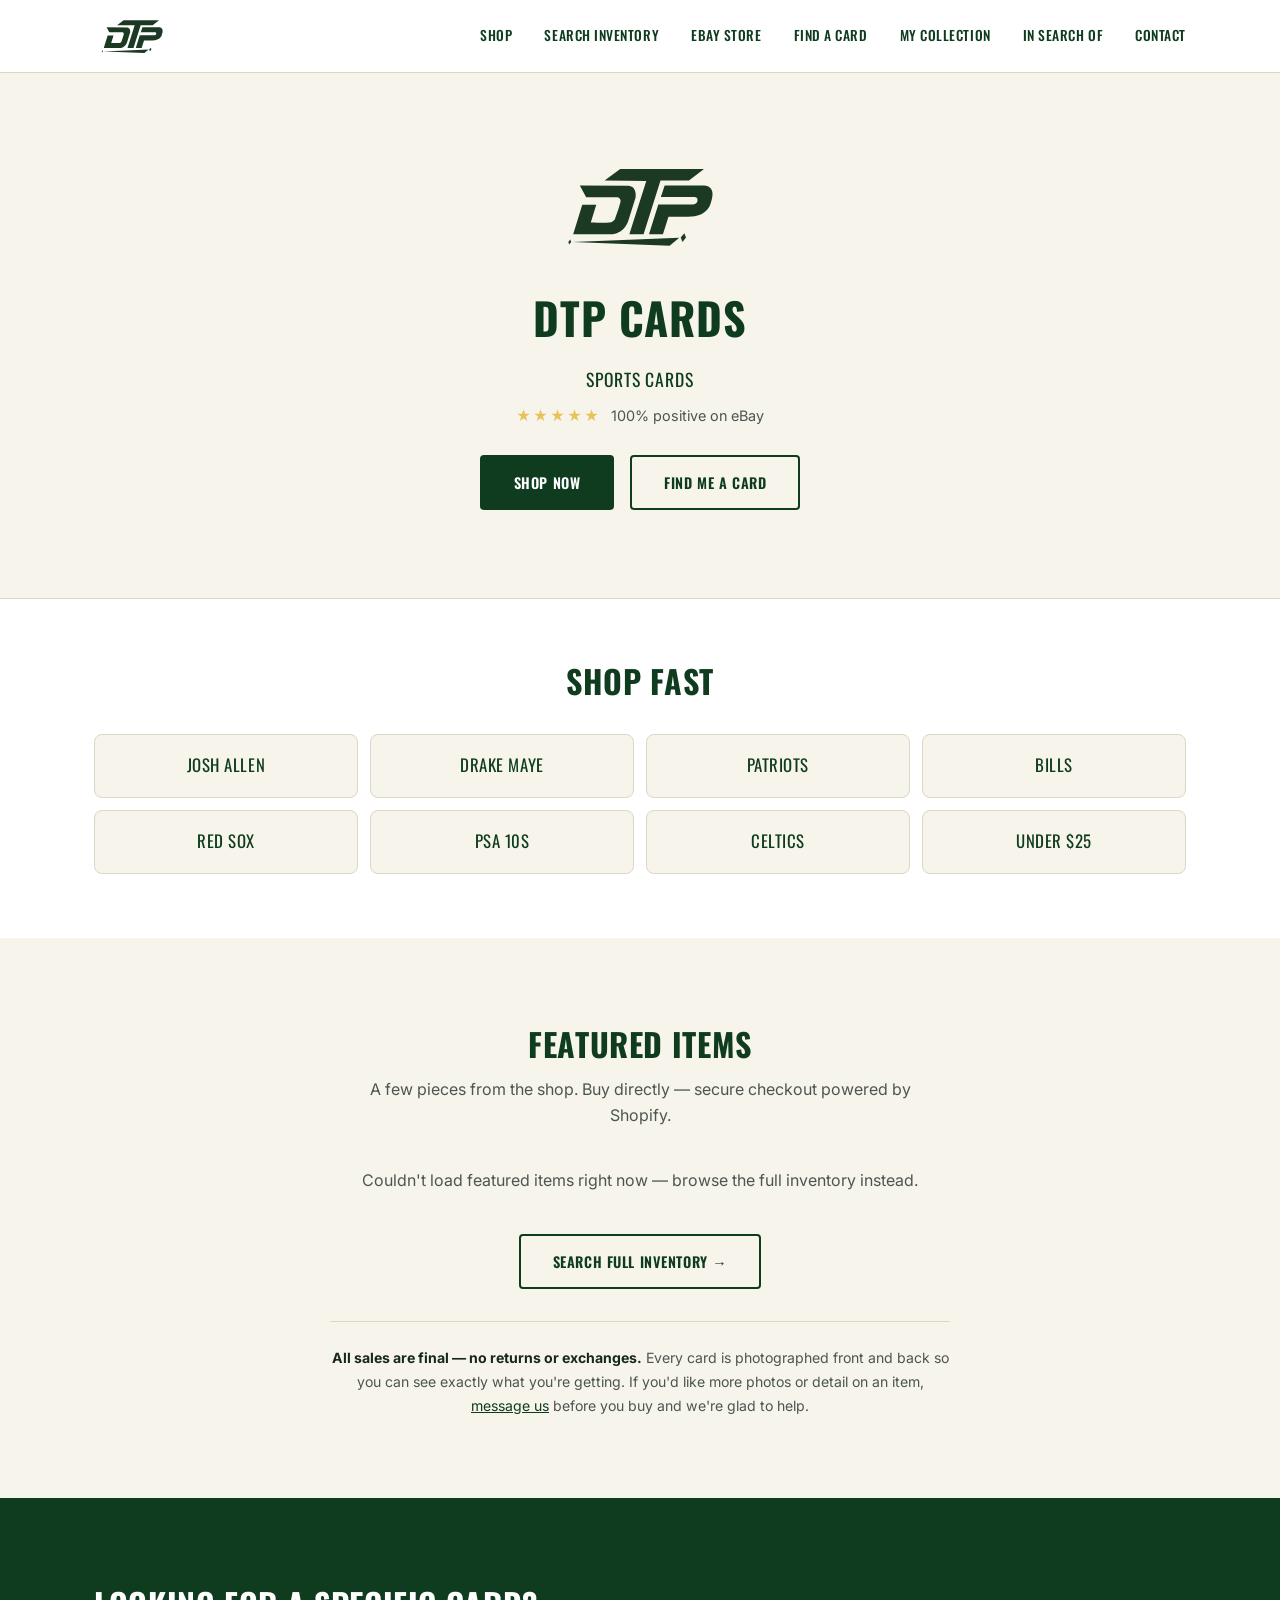
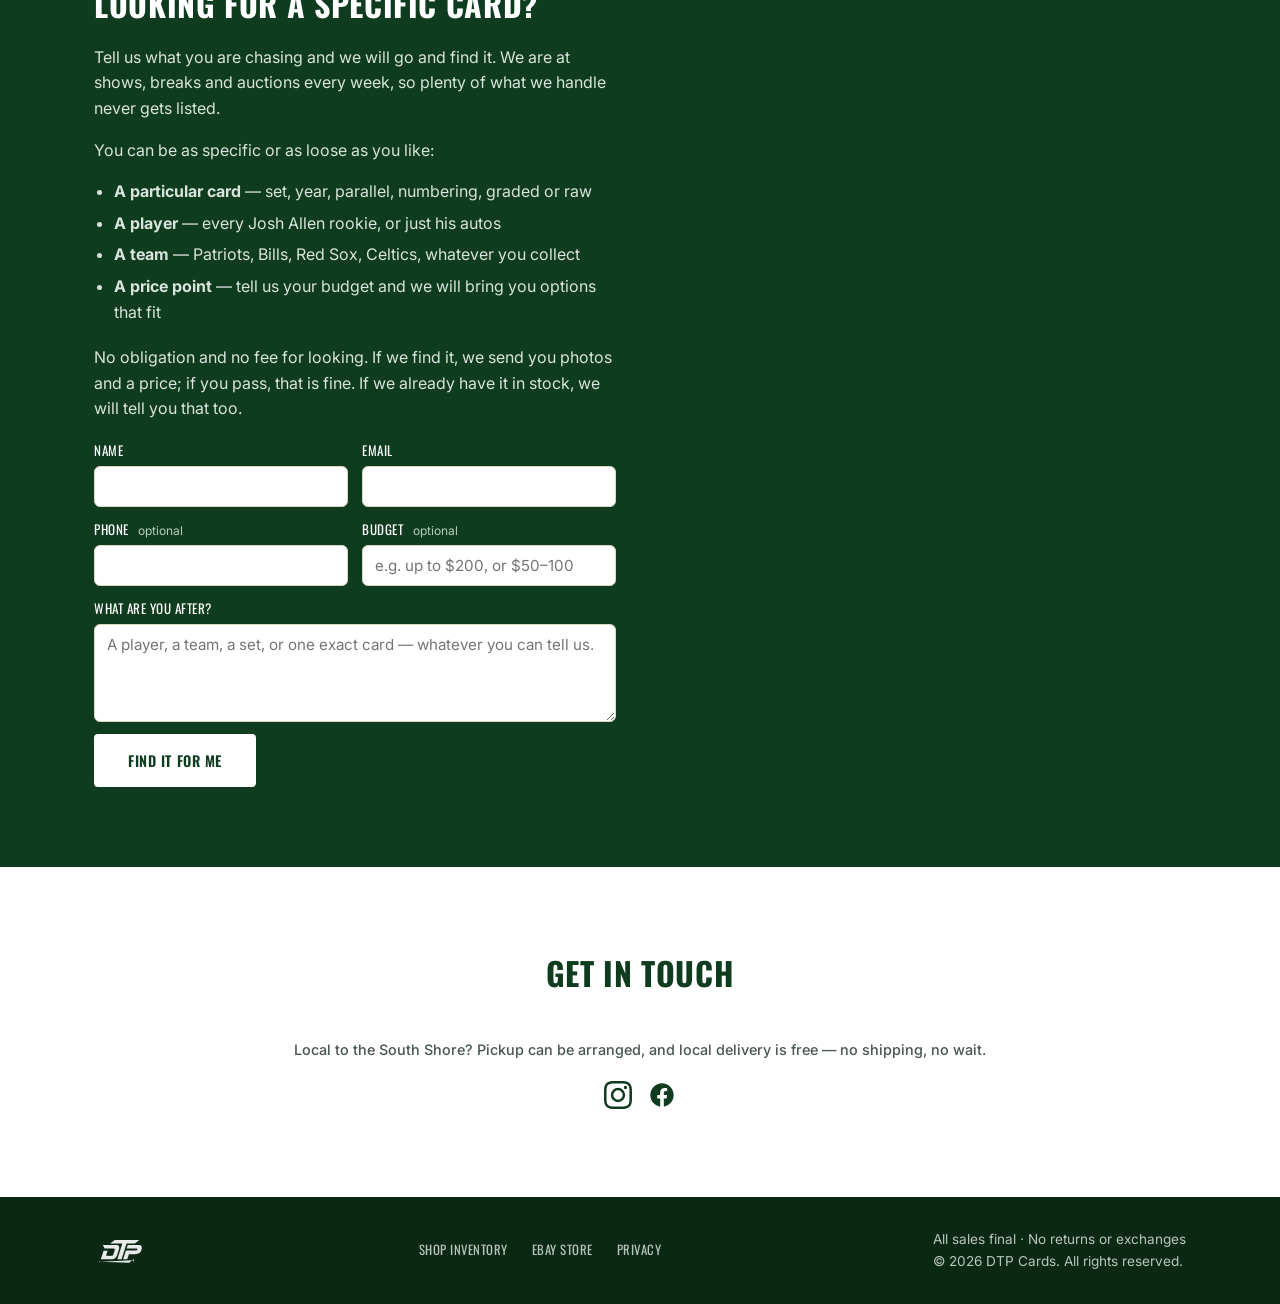
==== public/index.html @ aa9ad2ac "Homepage: focus on sports cards (drop Pokemon tagline, title and tile) Co-Authored-By: Claude Opus 5" ====
<!DOCTYPE html>
<html lang="en">
<head>
<!-- Google tag (gtag.js) — GA4 property "DTP Cards" -->
<script async src="https://www.googletagmanager.com/gtag/js?id=G-9SZVWFL9RR"></script>
<script>
  window.dataLayer = window.dataLayer || [];
  function gtag(){dataLayer.push(arguments);}
  gtag('js', new Date());
  gtag('config', 'G-9SZVWFL9RR');
</script>

<meta charset="UTF-8">
<meta name="viewport" content="width=device-width, initial-scale=1.0">
<!-- Meta/Facebook domain verification. Required before a Facebook Shop can be
     published, which is what lets the business Page sell the catalogue instead
     of listing from Craig's personal Marketplace profile. Must stay inside
     <head> and must be in the served HTML - Meta explicitly fails verification
     if the tag is injected by JavaScript, which is why it is hardcoded here
     rather than added by a script. Do not remove. -->
<meta name="facebook-domain-verification" content="b81lzjg4tmxpvg4hx58yerm6fcnrnx" />
<title>DTP Cards | Sports Cards</title>
<meta name="description" content="DTP Cards — sports cards: graded slabs, autos and case hits. Shop our collection or find us on eBay.">
<link rel="icon" type="image/svg+xml" href="images/logo.svg">
<link rel="icon" type="image/png" href="images/favicon.png">
<link rel="apple-touch-icon" href="images/favicon.png">
<link rel="preconnect" href="https://fonts.googleapis.com">
<link rel="preconnect" href="https://fonts.gstatic.com" crossorigin>
<link href="https://fonts.googleapis.com/css2?family=Oswald:wght@500;600;700&family=Inter:wght@400;500;600&display=swap" rel="stylesheet">
<link rel="stylesheet" href="css/styles.css?v=20261004a">
<!-- Open Graph / social share preview. Without these a shared link renders as a
     bare URL — most of our traffic arrives from Instagram and text messages. -->
<meta property="og:type" content="website">
<meta property="og:site_name" content="DTP Cards">
<meta property="og:title" content="DTP Cards | Sports Cards">
<meta property="og:description" content="Sports cards: graded slabs, autos and case hits. Shop the collection or find us on eBay.">
<meta property="og:url" content="https://dtpcards.com/">
<meta property="og:image" content="https://dtpcards.com/images/og.jpg">
<meta property="og:image:width" content="1200">
<meta property="og:image:height" content="630">
<meta property="og:image:alt" content="DTP Cards logo">
<meta name="twitter:card" content="summary_large_image">
<meta name="twitter:title" content="DTP Cards | Sports Cards">
<meta name="twitter:description" content="Sports cards: graded slabs, autos and case hits. Shop the collection or find us on eBay.">
<meta name="twitter:image" content="https://dtpcards.com/images/og.jpg">
<link rel="canonical" href="https://dtpcards.com/">


<!-- Meta Pixel — same pixel ID as the Shopify store, so browsing here and
     checkout there report as one funnel instead of two blind halves. -->
<script>
!function(f,b,e,v,n,t,s)
{if(f.fbq)return;n=f.fbq=function(){n.callMethod?
n.callMethod.apply(n,arguments):n.queue.push(arguments)};
if(!f._fbq)f._fbq=n;n.push=n;n.loaded=!0;n.version='2.0';
n.queue=[];t=b.createElement(e);t.async=!0;
t.src=v;s=b.getElementsByTagName(e)[0];
s.parentNode.insertBefore(t,s)}(window, document,'script',
'https://connect.facebook.net/en_US/fbevents.js');
fbq('init', '1103188462148115');
fbq('track', 'PageView');
</script>
<noscript><img height="1" width="1" style="display:none" alt=""
src="https://www.facebook.com/tr?id=1103188462148115&ev=PageView&noscript=1"/></noscript>
<!-- End Meta Pixel -->
<script type="application/ld+json">
{
  "@context": "https://schema.org",
  "@type": "Store",
  "name": "DTP Cards",
  "legalName": "Duxbury Trading Post, LLC",
  "description": "Sports cards. Selling singles, graded slabs and sealed product.",
  "url": "https://dtpcards.com/",
  "logo": "https://dtpcards.com/images/logo.svg",
  "image": "https://dtpcards.com/images/og.jpg",
  "knowsAbout": ["Sports cards", "Trading cards", "Graded cards"],
  "sameAs": [
    "https://instagram.com/duxburytradingpost",
    "https://www.facebook.com/duxburytradingpost",
    "https://www.ebay.com/usr/dtpcards"
  ]
}
</script>
</head>
<body>

<!-- Shipping delay notice. The markup is removed when not in use: js/banner.js
     hides it for visitors, but a first-pass crawler still reads the text, and a
     three-week-old "shipping paused" line is not what should appear in a search
     snippet. To use it again, restore this block (git history has it), set
     AWAY_UNTIL to a future date in js/banner.js, and update the copy. -->

<!-- Header -->
<header class="site-header">
  <div class="container header-inner">
    <a href="#top" class="brand">
      <img src="images/logo.svg" alt="DTP Cards" class="brand-logo">
    </a>
    <nav class="main-nav" id="main-nav">
      <a href="#shop">Shop</a>
      <a href="inventory.html">Search Inventory</a>
      <a href="https://www.ebay.com/usr/dtpcards" target="_blank" rel="noopener">eBay Store</a>
      <a href="#find">Find a Card</a>
      <a href="collection.html">My Collection</a>
      <a href="in-search-of.html">In Search Of</a>
      <a href="#contact">Contact</a>
    </nav>
    <button class="nav-toggle" id="nav-toggle" aria-label="Toggle menu" aria-expanded="false">
      <span></span><span></span><span></span>
    </button>
  </div>
</header>

<!-- Hero -->
<section class="hero" id="top">
  <div class="container hero-inner">
    <img src="images/logo.svg" alt="DTP Cards logo" class="hero-logo">
    <h1>DTP Cards</h1>
    <p class="hero-tagline">Sports Cards</p>
    <p class="hero-trust"><span class="hero-trust__stars" aria-hidden="true">&#9733;&#9733;&#9733;&#9733;&#9733;</span>
      100% positive on eBay</p>
    <div class="hero-buttons">
      <a href="#shop" class="btn btn-primary">Shop Now</a>
      <a href="#find" class="btn btn-outline">Find Me a Card</a>
    </div>
  </div>
</section>

<!-- Quick shop: one tap to a pre-filtered inventory. Replaced the "What We
     Deal In" boxes, which only repeated the tagline. Links use inventory's
     ?q= (search words), ?f= (a filter chip) and ?max= (price ceiling). -->
<section class="quick-shop">
  <div class="container">
    <h2 class="section-title">Shop Fast</h2>
    <div class="quick-grid">
      <a class="quick-tile" href="inventory.html?q=josh+allen">Josh Allen</a>
      <a class="quick-tile" href="inventory.html?q=drake+maye">Drake Maye</a>
      <a class="quick-tile" href="inventory.html?q=patriots">Patriots</a>
      <a class="quick-tile" href="inventory.html?q=bills">Bills</a>
      <a class="quick-tile" href="inventory.html?q=red+sox">Red Sox</a>
      <a class="quick-tile" href="inventory.html?q=psa+10">PSA 10s</a>
      <a class="quick-tile" href="inventory.html?q=celtics">Celtics</a>
      <a class="quick-tile" href="inventory.html?max=25">Under $25</a>
    </div>
  </div>
</section>

<!-- Shop / Featured Items -->
<section class="shop" id="shop">
  <div class="container">
    <h2 class="section-title">Featured Items</h2>
    <p class="section-sub">A few pieces from the shop. Buy directly &mdash; secure checkout powered by Shopify.</p>

    <!-- Card-shaped placeholders hold the layout while the cards load, so the
         page does not jump. loadFeaturedItems() replaces the whole grid. -->
    <div class="product-grid" id="product-grid" aria-busy="true">
      <p class="visually-hidden" id="shop-status">Loading featured items&hellip;</p>
      <div class="skeleton-card" aria-hidden="true">
        <div class="sk-img"></div><div class="sk-line"></div><div class="sk-line sk-line--short"></div>
      </div>
      <div class="skeleton-card" aria-hidden="true">
        <div class="sk-img"></div><div class="sk-line"></div><div class="sk-line sk-line--short"></div>
      </div>
      <div class="skeleton-card" aria-hidden="true">
        <div class="sk-img"></div><div class="sk-line"></div><div class="sk-line sk-line--short"></div>
      </div>
      <div class="skeleton-card" aria-hidden="true">
        <div class="sk-img"></div><div class="sk-line"></div><div class="sk-line sk-line--short"></div>
      </div>
    </div>
    <div class="shop-cta">
      <a href="inventory.html" class="btn btn-outline">Search Full Inventory &rarr;</a>
    </div>

    <p class="shop-note">
      <strong>All sales are final &mdash; no returns or exchanges.</strong>
      Every card is photographed front and back so you can see exactly what you're getting.
      If you'd like more photos or detail on an item, <a href="#contact">message us</a> before you buy
      and we're glad to help.
    </p>
  </div>
</section>

<!-- Card finder. Posts to the same /api/sell endpoint as the sell form, with
     kind=source so the email arrives subject "Card wanted" and never gets
     mistaken for someone offering to sell. -->
<section class="sell" id="find">
  <div class="container sell-inner">
    <div class="sell-text">
      <h2 class="section-title">Looking for a Specific Card?</h2>
      <p>Tell us what you are chasing and we will go and find it. We are at shows, breaks and
        auctions every week, so plenty of what we handle never gets listed.</p>
      <p>You can be as specific or as loose as you like:</p>
      <ul class="sell-list">
        <li><strong>A particular card</strong> &mdash; set, year, parallel, numbering, graded or raw</li>
        <li><strong>A player</strong> &mdash; every Josh Allen rookie, or just his autos</li>
        <li><strong>A team</strong> &mdash; Patriots, Bills, Red Sox, Celtics, whatever you collect</li>
        <li><strong>A price point</strong> &mdash; tell us your budget and we will bring you options that fit</li>
      </ul>
      <p>No obligation and no fee for looking. If we find it, we send you photos and a price;
        if you pass, that is fine. If we already have it in stock, we will tell you that too.</p>

      <form id="find-form" class="sell-form" novalidate>
        <div class="find-form-fields">
          <div class="sell-row">
            <label>Name
              <input type="text" name="name" required autocomplete="name">
            </label>
            <label>Email
              <input type="email" name="email" required autocomplete="email">
            </label>
          </div>
          <div class="sell-row">
            <label>Phone <span class="sell-optional">optional</span>
              <input type="tel" name="phone" autocomplete="tel">
            </label>
            <label>Budget <span class="sell-optional">optional</span>
              <input type="text" name="budget" placeholder="e.g. up to $200, or $50&ndash;100">
            </label>
          </div>
          <label>What are you after?
            <textarea name="details" rows="4" required
              placeholder="A player, a team, a set, or one exact card &mdash; whatever you can tell us."></textarea>
          </label>

          <!-- Hidden from people; only a bot fills this in. -->
          <div class="sell-hp" aria-hidden="true">
            <label>Company<input type="text" name="company" tabindex="-1" autocomplete="off"></label>
          </div>

          <button type="submit" id="find-submit" class="btn btn-primary">Find It For Me</button>
        </div>
        <p id="find-status" class="sell-status" role="status" aria-live="polite" hidden></p>
      </form>
    </div>
  </div>
</section>

<!-- Contact -->
<section class="contact" id="contact">
  <div class="container">
    <h2 class="section-title">Get In Touch</h2>
    <div class="contact-grid contact-grid--solo">
      <div class="contact-info">
        <p class="local-note">Local to the South Shore? Pickup can be arranged, and local delivery is free &mdash; no shipping, no wait.</p>
        <div class="social-links">
          <a href="https://instagram.com/duxburytradingpost" target="_blank" rel="noopener" aria-label="Instagram">
            <svg viewBox="0 0 24 24" width="28" height="28" fill="currentColor"><path d="M12 2.163c3.204 0 3.584.012 4.85.07 3.252.148 4.771 1.691 4.919 4.919.058 1.265.069 1.645.069 4.849 0 3.205-.012 3.584-.069 4.849-.149 3.225-1.664 4.771-4.919 4.919-1.266.058-1.644.07-4.85.07-3.204 0-3.584-.012-4.849-.07-3.26-.149-4.771-1.699-4.919-4.92-.058-1.265-.07-1.644-.07-4.849 0-3.204.013-3.583.07-4.849.149-3.227 1.664-4.771 4.919-4.919 1.266-.057 1.645-.069 4.849-.069zm0-2.163c-3.259 0-3.667.014-4.947.072-4.358.2-6.78 2.618-6.98 6.98-.059 1.281-.073 1.689-.073 4.948 0 3.259.014 3.668.072 4.948.2 4.358 2.618 6.78 6.98 6.98 1.281.058 1.689.072 4.948.072 3.259 0 3.668-.014 4.948-.072 4.354-.2 6.782-2.618 6.98-6.98.059-1.28.073-1.689.073-4.948 0-3.259-.014-3.667-.072-4.947-.196-4.354-2.617-6.78-6.979-6.98-1.281-.059-1.69-.073-4.949-.073zm0 5.838a6.162 6.162 0 1 0 0 12.324 6.162 6.162 0 0 0 0-12.324zm0 10.162a4 4 0 1 1 0-8 4 4 0 0 1 0 8zm6.406-11.845a1.44 1.44 0 1 0 0 2.881 1.44 1.44 0 0 0 0-2.881z"/></svg>
          </a>
          <a href="https://www.facebook.com/duxburytradingpost" target="_blank" rel="noopener" aria-label="Facebook">
            <svg viewBox="0 0 24 24" width="28" height="28" fill="currentColor"><path d="M22 12.06C22 6.505 17.523 2 12 2S2 6.505 2 12.06c0 5.022 3.657 9.184 8.438 9.94v-7.03H7.898v-2.91h2.54V9.845c0-2.507 1.492-3.89 3.777-3.89 1.094 0 2.238.195 2.238.195v2.459h-1.26c-1.243 0-1.63.771-1.63 1.562v1.878h2.773l-.443 2.91h-2.33V22c4.78-.756 8.437-4.918 8.437-9.94z"/></svg>
          </a>
        </div>
      </div>
    </div>
  </div>
</section>

<!-- Footer -->
<footer class="site-footer">
  <div class="container footer-inner">
    <img src="images/logo.svg" alt="DTP Cards" class="footer-logo">
    <nav class="footer-links">
      <a href="inventory.html">Shop Inventory</a>
      <a href="https://www.ebay.com/usr/dtpcards" target="_blank" rel="noopener">eBay Store</a>
      <a href="privacy.html">Privacy</a>
    </nav>
    <p>All sales final &middot; No returns or exchanges<br>
    &copy; <span id="year"></span> DTP Cards. All rights reserved.</p>
  </div>
</footer>

<script src="js/main.js?v=20261002a"></script>
<script src="js/banner.js?v=20260921e"></script>
<script src="js/hold-zoom.js?v=20261001b"></script>
<script src="js/card-download.js?v=20261004a"></script>
<script src="js/find-form.js?v=20260921e"></script>
</body>
</html>
---- public/css/styles.css ----
/* Colors are split by ROLE, not by name, so dark mode is a token swap rather
   than a rewrite. --forest is a green *surface* (buttons, header, sell band);
   --accent is green *text* on a light surface. They're the same value in light
   mode and deliberately different in dark, where green text has to lift off a
   dark background instead of sitting on cream. */
:root {
  color-scheme: light dark;

  --page: #FFFFFF;        /* page + card surface */
  --band: #F7F4EB;        /* alternating section band */
  --forest: #0F3C1F;      /* green surface: primary button, header, sell */
  --forest-dark: #0A2814;
  --forest-light: #1B5230;
  --accent: #0F3C1F;      /* green text/border on a light surface */
  --on-dark: #FFFFFF;     /* text sitting on a green surface */
  --text-dark: #16281C;
  --text-muted: #4A5750;
  --border: #DCD6C4;
  --field: #FFFFFF;    /* form input surface */

  --cream: #F7F4EB;       /* kept: referenced by the Shopify theme CSS */
  --cream-white: #FFFFFF;

  --font-display: 'Oswald', sans-serif;
  --font-body: 'Inter', sans-serif;
}

/* Dark mode follows the phone's own setting — including iOS's sunset schedule,
   so "dark after dark" comes free without us guessing at a cutoff hour.
   Guarded with :not([data-theme="light"]) so the manual toggle can win. */
@media (prefers-color-scheme: dark) {
  :root:not([data-theme="light"]) {
    --page: #0D1B12;
    --band: #12261A;
    --forest: #1E5C36;    /* lifted, or a primary button vanishes into the page */
    --forest-dark: #0A2814;
    --forest-light: #2A6E45;
    --accent: #7FBF95;    /* green text has to be light here, not dark */
    --on-dark: #FFFFFF;
    --text-dark: #E7EDE8;
    --text-muted: #A0B0A6;
    --border: #27402F;
    --field: #162C1E;
  }
}

/* Explicit choice from the toggle beats the OS setting in both directions. */
:root[data-theme="dark"] {
  --page: #0D1B12;
  --band: #12261A;
  --forest: #1E5C36;
  --forest-dark: #0A2814;
  --forest-light: #2A6E45;
  --accent: #7FBF95;
  --on-dark: #FFFFFF;
  --text-dark: #E7EDE8;
  --text-muted: #A0B0A6;
  --border: #27402F;
  --field: #162C1E;
}

* { box-sizing: border-box; margin: 0; padding: 0; }

html { scroll-behavior: smooth; }

/* The header is sticky, so an anchor jump lands with the section heading hidden
   behind it. Offset every linkable section by roughly the header's height. */
section[id] { scroll-margin-top: 86px; }

body {
  font-family: var(--font-body);
  color: var(--text-dark);
  background: var(--page);
  line-height: 1.6;
}

.container {
  max-width: 1140px;
  margin: 0 auto;
  padding: 0 24px;
}

h1, h2, h3 {
  font-family: var(--font-display);
  text-transform: uppercase;
  letter-spacing: 0.02em;
  color: var(--accent);
}

a { color: inherit; text-decoration: none; }

.section-title {
  font-size: 2rem;
  text-align: center;
  margin-bottom: 8px;
}

.section-sub {
  text-align: center;
  color: var(--text-muted);
  max-width: 560px;
  margin: 0 auto 40px;
}

/* Buttons */
.btn {
  display: inline-block;
  padding: 14px 32px;
  font-family: var(--font-display);
  font-weight: 600;
  text-transform: uppercase;
  letter-spacing: 0.04em;
  border-radius: 4px;
  border: 2px solid transparent;
  cursor: pointer;
  transition: all 0.2s ease;
  font-size: 0.9rem;
}

.btn-primary {
  background: var(--forest);
  color: var(--on-dark);
}
.btn-primary:hover { background: var(--forest-dark); }

.btn-outline {
  background: transparent;
  border-color: var(--accent);
  color: var(--accent);
}
.btn-outline:hover { background: var(--forest); color: var(--on-dark); }

.btn-small { padding: 10px 20px; font-size: 0.8rem; }

/* Header */
.site-header {
  position: sticky;
  top: 0;
  background: var(--page);
  border-bottom: 1px solid var(--border);
  z-index: 100;
}

.header-inner {
  display: flex;
  align-items: center;
  justify-content: space-between;
  padding-top: 10px;
  padding-bottom: 10px;
}

.brand-logo { height: 52px; display: block; }

.main-nav {
  display: flex;
  gap: 32px;
}

.main-nav a {
  font-family: var(--font-display);
  font-weight: 500;
  text-transform: uppercase;
  font-size: 0.85rem;
  letter-spacing: 0.04em;
  color: var(--accent);
}
.main-nav a:hover { color: var(--forest-light); }

.nav-toggle {
  display: none;
  flex-direction: column;
  justify-content: center;
  gap: 5px;
  background: none;
  border: none;
  cursor: pointer;
  padding: 8px;
}
.nav-toggle span {
  width: 24px;
  height: 2px;
  background: var(--forest);
}

/* Hero */
.hero {
  background: var(--band);
  text-align: center;
  padding: 72px 0 88px;
  border-bottom: 1px solid var(--border);
}

.hero-logo {
  width: 180px;
  margin-bottom: 8px;
}

.hero h1 {
  font-size: 2.75rem;
  margin-bottom: 12px;
}

.hero-tagline {
  font-family: var(--font-display);
  font-size: 1.1rem;
  color: var(--accent);
  text-transform: uppercase;
  letter-spacing: 0.05em;
  margin-bottom: 32px;
}

.hero-buttons {
  display: flex;
  gap: 16px;
  justify-content: center;
  flex-wrap: wrap;
}

/* Categories */
.categories { padding: 80px 0; }

.category-grid {
  display: grid;
  grid-template-columns: repeat(2, 1fr);
  gap: 32px;
  margin-top: 40px;
}

.category-card {
  text-align: center;
  padding: 32px 20px;
  border: 1px solid var(--border);
  border-radius: 8px;
  background: var(--band);
}

.category-icon { font-size: 2.5rem; margin-bottom: 12px; }

.category-card h3 { font-size: 1.15rem; margin-bottom: 8px; }

.category-card p { color: var(--text-muted); font-size: 0.92rem; }

/* Hero trust line - one line of proof instead of a whole testimonials section */
.hero-trust {
  margin: -22px 0 28px;
  font-size: 0.9rem;
  color: var(--text-muted);
}
.hero-trust__stars { color: #E8C35A; letter-spacing: 2px; margin-right: 6px; }

/* Shop Fast - replaced the "What We Deal In" boxes */
.quick-shop { padding: 56px 0 64px; }
.quick-grid {
  display: grid;
  grid-template-columns: repeat(4, 1fr);
  gap: 12px;
  margin-top: 28px;
}
.quick-tile {
  display: flex;
  align-items: center;
  justify-content: center;
  min-height: 64px;
  padding: 12px;
  border: 1px solid var(--border);
  border-radius: 8px;
  background: var(--band);
  color: var(--accent);
  font-family: var(--font-display);
  font-size: 1.05rem;
  letter-spacing: 0.03em;
  text-transform: uppercase;
  text-decoration: none;
  text-align: center;
  transition: background 0.15s, color 0.15s, border-color 0.15s, transform 0.1s;
}
/* Tap feedback on phones, where :hover never fires. */
.quick-tile:active { transform: scale(0.97); }
/* The tiles fall into place one after another as Shop Fast is revealed. */
.quick-shop.reveal .quick-tile { opacity: 0; transform: translateY(10px); }
.quick-shop.reveal.is-in .quick-tile {
  opacity: 1; transform: none;
  transition: opacity 0.4s ease, transform 0.4s cubic-bezier(0.2, 0.7, 0.3, 1),
              background 0.15s, color 0.15s, border-color 0.15s;
}
.quick-shop.is-in .quick-tile:nth-child(2) { transition-delay: 0.04s; }
.quick-shop.is-in .quick-tile:nth-child(3) { transition-delay: 0.08s; }
.quick-shop.is-in .quick-tile:nth-child(4) { transition-delay: 0.12s; }
.quick-shop.is-in .quick-tile:nth-child(5) { transition-delay: 0.16s; }
.quick-shop.is-in .quick-tile:nth-child(6) { transition-delay: 0.20s; }
.quick-shop.is-in .quick-tile:nth-child(7) { transition-delay: 0.24s; }
.quick-shop.is-in .quick-tile:nth-child(8) { transition-delay: 0.28s; }
.quick-shop.is-in .quick-tile:hover,
.quick-shop.is-in .quick-tile:active { transition-delay: 0s; transition-duration: 0.12s; }
.quick-tile:hover, .quick-tile:focus-visible {
  background: var(--forest);
  color: var(--on-dark);
  border-color: var(--forest);
}
@media (max-width: 640px) {
  .quick-grid { grid-template-columns: repeat(2, 1fr); gap: 10px; }
  .quick-shop { padding: 44px 0 48px; }
}

.coming-soon-section--page { padding-top: 48px; min-height: 60vh; }

/* Shop */
.shop { padding: 80px 0; background: var(--band); }

.product-grid {
  display: grid;
  grid-template-columns: repeat(4, 1fr);
  gap: 24px;
}

.product-card {
  background: var(--page);
  border: 1px solid var(--border);
  border-radius: 8px;
  padding: 20px;
  text-align: center;
}

.product-image-wrap {
  position: relative;
  margin-bottom: 16px;
}

/* Card photos vary slightly in aspect ratio, and a graded slab shot is never
   worth cropping. A fixed-ratio box plus object-fit: contain gives every card
   an identical footprint in the grid while showing the whole card. */
.product-image {
  width: 100%;
  aspect-ratio: 3 / 4;
  height: auto;
  object-fit: contain;
  border-radius: 6px;
  display: block;
  background: var(--band);
}

/* Recently sold — kept on the page briefly as social proof */
.product-card--sold .product-image {
  filter: grayscale(0.75);
  opacity: 0.55;
}

.sold-badge {
  position: absolute;
  top: 10px;
  left: 10px;
  background: var(--forest);
  color: var(--on-dark);
  font-family: var(--font-display);
  font-size: 0.75rem;
  font-weight: 600;
  text-transform: uppercase;
  letter-spacing: 0.08em;
  padding: 5px 12px;
  border-radius: 3px;
}

.btn-sold {
  background: transparent;
  border-color: var(--border);
  color: var(--text-muted);
  cursor: default;
}

/* Coming Soon — cards not yet listed, offers only */
.coming-soon-section {
  padding: 80px 0;
  background: var(--page);
  border-top: 1px solid var(--border);
}

/* Personal Collection: a card away at PSA. Driven by an "At PSA" tag on the
   Shopify product, so it goes on and comes off without touching this file. */
.pc-note {
  margin: 2px 0 0;
  font-size: 0.78rem;
  font-style: italic;
  color: var(--text-muted);
}
.pc-note::before {
  content: "\2022\00a0";
  font-style: normal;
}

.soon-badge {
  position: absolute;
  top: 10px;
  left: 10px;
  background: var(--page);
  color: var(--accent);
  border: 1px solid var(--accent);
  font-family: var(--font-display);
  font-size: 0.7rem;
  font-weight: 600;
  text-transform: uppercase;
  letter-spacing: 0.08em;
  padding: 5px 12px;
  border-radius: 3px;
}

.product-card--sold h3,
.product-card--sold .product-price {
  opacity: 0.6;
}

.product-card h3 {
  font-family: var(--font-body);
  text-transform: none;
  font-size: 0.9rem;
  font-weight: 600;
  color: var(--text-dark);
  margin-bottom: 8px;
  letter-spacing: normal;
  min-height: 2.7em;
}


.product-price {
  font-family: var(--font-display);
  font-size: 1.2rem;
  color: var(--accent);
  margin-bottom: 16px;
  display: flex;
  align-items: baseline;
  justify-content: center;
  flex-wrap: wrap;
  gap: 8px;
}

/* Personal Collection cards sit where the price would, in the same place on
   every page, so the grid lines up; smaller, since it is a label not a number. */
.product-price--pc {
  font-size: 0.95rem;
  text-transform: uppercase;
  letter-spacing: 0.06em;
}

/* The eBay list price, struck through. The point of the whole discount is that
   the shopper can SEE the site is cheaper, so this has to sit next to the price
   they pay rather than surface only at checkout. */
.product-price__was {
  font-family: var(--font-body);
  font-size: 0.85rem;
  font-weight: 400;
  color: var(--text-muted);
  text-decoration: line-through;
}

/* Green pill, white text. Both tokens are redefined per theme, so this stays
   legible in dark mode without a second rule. */
.product-price__off {
  font-family: var(--font-body);
  font-size: 0.7rem;
  font-weight: 700;
  letter-spacing: 0.04em;
  text-transform: uppercase;
  color: var(--on-dark);
  background: var(--forest);
  border-radius: 999px;
  padding: 2px 8px;
  white-space: nowrap;
}

.product-card--sold .product-price__was,
.product-card--sold .product-price__off {
  opacity: 0.6;
}

.product-actions {
  display: flex;
  gap: 10px;
  justify-content: center;
  flex-wrap: wrap;
}

.card-send {
  cursor: pointer;
  min-width: 90px;
}

.grid-status {
  grid-column: 1 / -1;
  text-align: center;
  color: var(--text-muted);
}

.shop-cta { text-align: center; margin-top: 40px; }

.shop-note {
  max-width: 620px;
  margin: 32px auto 0;
  padding-top: 24px;
  border-top: 1px solid var(--border);
  text-align: center;
  font-size: 0.88rem;
  color: var(--text-muted);
  line-height: 1.7;
}

.shop-note strong { color: var(--text-dark); }

.shop-note a {
  color: var(--accent);
  text-decoration: underline;
}

/* Sell to us */
.sell { padding: 80px 0; background: var(--forest); color: var(--on-dark); }

.sell-inner {
  display: grid;
  grid-template-columns: 1fr 1fr;
  gap: 48px;
  align-items: center;
}

.sell-text h2 { color: var(--on-dark); text-align: left; margin-bottom: 16px; }
.sell-text p { margin-bottom: 16px; color: #D9E4DC; }
.sell-list {
  margin: 0 0 20px 0;
  padding-left: 20px;
  color: #D9E4DC;
}
.sell-list li { margin-bottom: 6px; }
.sell-text .btn-primary { background: var(--page); color: var(--accent); }
.sell-text .btn-primary:hover { background: var(--band); }

.sell-image {
  width: 100%;
  border-radius: 8px;
  box-shadow: 0 12px 32px rgba(0,0,0,0.3);
}

/* Contact */
.contact { padding: 80px 0; }

.contact-grid {
  display: grid;
  grid-template-columns: 1.3fr 1fr;
  gap: 56px;
  margin-top: 40px;
}

.contact-form { display: flex; flex-direction: column; }

.contact-form label {
  font-family: var(--font-display);
  font-size: 0.8rem;
  text-transform: uppercase;
  letter-spacing: 0.04em;
  color: var(--accent);
  margin-top: 16px;
  margin-bottom: 6px;
}

.contact-form input,
.contact-form textarea {
  background: var(--field);
  color: var(--text-dark);
  border: 1px solid var(--border);
  border-radius: 4px;
  padding: 12px 14px;
  font-family: var(--font-body);
  font-size: 0.95rem;
  resize: vertical;
}
.contact-form input:focus,
.contact-form textarea:focus {
  outline: none;
  border-color: var(--accent);
}

.contact-form input::placeholder,
.contact-form textarea::placeholder { color: var(--text-muted); }

.contact-form button { margin-top: 24px; align-self: flex-start; }

.form-status { margin-top: 12px; font-size: 0.9rem; color: var(--accent); }

.contact-info p { margin-bottom: 8px; color: var(--text-muted); }
.contact-info a:hover { color: var(--accent); }

.social-links {
  display: flex;
  gap: 16px;
  margin-top: 20px;
}
.social-links a { color: var(--accent); }
.social-links a:hover { color: var(--forest-light); }

/* Legal / policy pages */
.legal { padding: 64px 0 80px; }

.legal-inner {
  max-width: 760px;
}

.legal h1 {
  font-size: 2rem;
  margin-bottom: 8px;
}

.legal-updated {
  color: var(--text-muted);
  font-size: 0.9rem;
  margin-bottom: 32px;
}

.legal h2 {
  font-size: 1.15rem;
  margin-top: 36px;
  margin-bottom: 12px;
}

.legal p { margin-bottom: 16px; }

.legal ul {
  margin: 0 0 16px 0;
  padding-left: 22px;
}

.legal li { margin-bottom: 8px; }

.legal a {
  color: var(--accent);
  text-decoration: underline;
}
.legal a:hover { color: var(--forest-light); }

/* Footer */
.site-footer {
  background: var(--forest-dark);
  color: #B8C6BC;
  padding: 32px 0;
}

.footer-inner {
  display: flex;
  align-items: center;
  justify-content: space-between;
  flex-wrap: wrap;
  gap: 16px;
}

.footer-logo { height: 36px; filter: brightness(0) invert(1); opacity: 0.9; }

.footer-inner p { font-size: 0.85rem; }

.footer-links {
  display: flex;
  gap: 24px;
}

.footer-links a {
  font-family: var(--font-display);
  text-transform: uppercase;
  font-size: 0.8rem;
  letter-spacing: 0.04em;
  color: #B8C6BC;
}
.footer-links a:hover { color: var(--on-dark); }

/* Responsive */
@media (max-width: 860px) {
  .main-nav { display: none; }
  .nav-toggle { display: flex; }
  .main-nav.open {
    display: flex;
    flex-direction: column;
    position: absolute;
    top: 100%;
    left: 0;
    right: 0;
    background: var(--page);
    border-bottom: 1px solid var(--border);
    padding: 16px 24px;
    gap: 16px;
  }
  .category-grid { grid-template-columns: 1fr; }
  .product-grid { grid-template-columns: repeat(2, 1fr); }
  .sell-inner { grid-template-columns: 1fr; }
  .sell-image { order: -1; }
  .contact-grid { grid-template-columns: 1fr; }
  .hero h1 { font-size: 2.1rem; }
  .footer-inner { justify-content: center; text-align: center; }
}

@media (max-width: 480px) {
  .product-grid { grid-template-columns: 1fr; }
}

/* Inventory search page */
.inventory { padding: 56px 0 80px; }

.search-wrap {
  position: relative;
  max-width: 620px;
  margin: 0 auto 20px;
}

.search-input {
  width: 100%;
  padding: 16px 44px 16px 18px;
  font-family: var(--font-body);
  font-size: 1rem;
  border: 2px solid var(--border);
  border-radius: 6px;
  background: var(--field);
  color: var(--text-dark);
}
.search-input::placeholder { color: var(--text-muted); }
.search-input:focus { outline: none; border-color: var(--accent); }
.search-input:disabled { opacity: 0.6; }
/* type="search" gets the browser's own blue clear "x" in Chrome/Safari, which sat
   next to our .search-clear button (Craig, 9 Oct: "double X"). Keep only ours. */
.search-input::-webkit-search-cancel-button,
.search-input::-webkit-search-decoration { -webkit-appearance: none; appearance: none; display: none; }

.search-clear {
  position: absolute;
  right: 10px;
  top: 50%;
  transform: translateY(-50%);
  background: none;
  border: none;
  font-size: 1.6rem;
  line-height: 1;
  color: var(--text-muted);
  cursor: pointer;
  padding: 0 6px;
}
.search-clear:hover { color: var(--accent); }

.quick-filters {
  display: flex;
  flex-wrap: wrap;
  gap: 8px;
  justify-content: center;
  margin-bottom: 20px;
}

.chip {
  font-family: var(--font-display);
  font-size: 0.78rem;
  text-transform: uppercase;
  letter-spacing: 0.04em;
  padding: 7px 14px;
  border: 1px solid var(--border);
  border-radius: 999px;
  background: var(--page);
  color: var(--accent);
  cursor: pointer;
  transition: all 0.15s ease;
}
.chip:hover { border-color: var(--accent); }
.chip--on { background: var(--forest); color: var(--on-dark); border-color: var(--accent); }

.inv-count {
  text-align: center;
  color: var(--text-muted);
  font-size: 0.88rem;
  margin-bottom: 24px;
}

.main-nav a.is-current { color: var(--forest-light); text-decoration: underline; }

.load-more-wrap { text-align: center; margin-top: 32px; }

/* Local pickup band */
.local-band {
  background: var(--forest);
  color: var(--on-dark);
  padding: 28px 0;
}

.local-inner {
  display: flex;
  align-items: center;
  justify-content: space-between;
  gap: 28px;
  flex-wrap: wrap;
}

.local-text { flex: 1 1 460px; }

.local-text h2 {
  color: var(--on-dark);
  font-size: 1.4rem;
  margin-bottom: 6px;
  text-align: left;
}

.local-text p {
  color: #D9E4DC;
  font-size: 0.94rem;
  max-width: 620px;
}

.btn-local {
  background: var(--page);
  color: var(--accent);
  white-space: nowrap;
}
.btn-local:hover { background: var(--band); }

@media (max-width: 700px) {
  .local-inner { justify-content: center; text-align: center; }
  .local-text h2 { text-align: center; }
}

.local-note { font-size: 0.9rem; color: var(--accent); font-weight: 500; }

.inv-bar {
  display: flex;
  align-items: center;
  justify-content: space-between;
  gap: 16px;
  flex-wrap: wrap;
  margin-bottom: 24px;
}

.inv-bar .inv-count { margin-bottom: 0; }

.sort-label {
  font-family: var(--font-display);
  font-size: 0.78rem;
  text-transform: uppercase;
  letter-spacing: 0.04em;
  color: var(--text-muted);
  display: flex;
  align-items: center;
  gap: 8px;
}

.sort-select {
  font-family: var(--font-body);
  font-size: 0.88rem;
  padding: 8px 10px;
  border: 1px solid var(--border);
  border-radius: 4px;
  background: var(--field);
  color: var(--text-dark);
  cursor: pointer;
}
.sort-select:focus { outline: none; border-color: var(--accent); }

/* Photo viewer */
.photo-btn {
  display: block;
  width: 100%;
  padding: 0;
  border: none;
  background: none;
  cursor: zoom-in;
  position: relative;
}

.photo-count {
  position: absolute;
  bottom: 8px;
  right: 8px;
  background: rgba(15, 60, 31, 0.85);
  color: var(--on-dark);
  font-family: var(--font-display);
  font-size: 0.68rem;
  text-transform: uppercase;
  letter-spacing: 0.05em;
  padding: 3px 8px;
  border-radius: 3px;
}

.lightbox {
  position: fixed;
  inset: 0;
  z-index: 200;
  background: rgba(10, 40, 20, 0.94);
  display: flex;
  align-items: center;
  justify-content: center;
  gap: 8px;
  padding: 20px;
}
.lightbox[hidden] { display: none; }
/* .btn sets display, which beats the [hidden] attribute - so "Load 0 more"
   showed under any search with 24 or fewer results. */
.btn[hidden] { display: none; }

.lb-stage {
  display: flex;
  flex-direction: column;
  align-items: center;
  gap: 14px;
  max-width: 900px;
  max-height: 100%;
}

.lb-stage img {
  max-width: 100%;
  max-height: 74vh;
  object-fit: contain;
  border-radius: 6px;
  background: var(--band);
}

.lb-stage figcaption {
  display: flex;
  align-items: center;
  gap: 16px;
  flex-wrap: wrap;
  justify-content: center;
  color: var(--on-dark);
  font-size: 0.92rem;
  text-align: center;
}

.lb-counter {
  font-family: var(--font-display);
  letter-spacing: 0.06em;
  color: #B8C6BC;
}

.lb-nav, .lb-close {
  background: rgba(255,255,255,0.12);
  border: none;
  color: var(--on-dark);
  cursor: pointer;
  border-radius: 50%;
  line-height: 1;
  transition: background 0.15s ease;
}
.lb-nav:hover, .lb-close:hover { background: rgba(255,255,255,0.25); }

.lb-nav {
  width: 52px;
  height: 52px;
  font-size: 2rem;
  flex-shrink: 0;
}

.lb-close {
  position: absolute;
  top: 16px;
  right: 20px;
  width: 42px;
  height: 42px;
  font-size: 1.6rem;
}

@media (max-width: 640px) {
  .lb-nav { width: 42px; height: 42px; font-size: 1.6rem; }
  .lb-stage img { max-height: 62vh; }
}

/* The wordmark is a single dark green with a transparent interior, so on a dark
   page it flattens into an outline. Same fix the footer already uses on its
   forest band: knock it to white. */
@media (prefers-color-scheme: dark) {
  :root:not([data-theme="light"]) .brand-logo,
  :root:not([data-theme="light"]) .hero-logo {
    filter: brightness(0) invert(1);
    opacity: 0.92;
  }
}
:root[data-theme="dark"] .brand-logo,
:root[data-theme="dark"] .hero-logo {
  filter: brightness(0) invert(1);
  opacity: 0.92;
}

/* --- Motion -----------------------------------------------------------------
   Four small things, all tied to something the page is actually doing: cards
   respond to a cursor, images catch light the way a refractor does, and the
   grid settles in rather than snapping. Everything here is switched off wholesale
   for prefers-reduced-motion at the bottom of this block. */

/* A card is a link target, so it should react to a cursor. */
.product-card {
  transition: transform 0.22s ease, box-shadow 0.22s ease, border-color 0.22s ease;
  will-change: transform;
}

.product-card:hover {
  transform: translateY(-4px);
  border-color: var(--forest);
  box-shadow: 0 10px 24px -12px rgba(15, 60, 31, 0.45);
}

/* Sold cards are history, not offers — they shouldn't invite a click. */
.product-card--sold:hover {
  transform: none;
  border-color: var(--border);
  box-shadow: none;
}

/* Hovering a card turns it over, the way you would in your hands. The back is
   the product's second Shopify image — HeyStack uploads front then back, so it
   is reliably the right one. Cards without a second image just don't flip;
   .has-back is only set when there is something to turn to. */
/* Perspective goes in the transform itself rather than on an ancestor. The
   perspective property only reaches an element's DIRECT children, and there is
   a wrapper in between — a button on the inventory page, a link on the home
   page. Putting it here means the flip does not depend on that structure. */
.card-flip {
  display: block;
  position: relative;
  transform-style: preserve-3d;
  transform: perspective(1100px) rotateY(0deg);
  transition: transform 0.65s cubic-bezier(0.2, 0.7, 0.3, 1);
}

/* Hover is a mouse idea. Gating it means a phone — where a tap counts as a
   hover and focus lands on the link — cannot get stuck showing the back. */
@media (hover: hover) {
  .has-back:hover .card-flip,
  .has-back:focus-within .card-flip {
    transform: perspective(1100px) rotateY(180deg);
  }
}

/* On touch the tap does the turning instead, set from main.js. Same transform,
   so the card turns identically on a phone and on a desk. */
.has-back.is-flipped .card-flip {
  transform: perspective(1100px) rotateY(180deg);
}

/* Nothing on a phone says a card has a back to see, so a small corner mark
   says it. It goes once the card is turned — by then you know. */
@media (hover: none) {
  .product-image-wrap.has-back::after {
    content: "⤾";
    position: absolute;
    right: 8px;
    bottom: 8px;
    z-index: 2;
    width: 26px;
    height: 26px;
    display: grid;
    place-items: center;
    border-radius: 50%;
    font-size: 0.95rem;
    line-height: 1;
    color: #fff;
    background: rgba(15, 60, 31, 0.55);
    pointer-events: none;
    transition: opacity 0.25s ease;
  }

  .product-image-wrap.has-back.is-flipped::after { opacity: 0; }
}

.card-face {
  display: block;
  width: 100%;
  backface-visibility: hidden;
  -webkit-backface-visibility: hidden;
  border-radius: 6px;
}

/* The back is stacked on the front and pre-rotated, so the halves meet edge-on
   halfway through the turn. */
.card-face--back {
  position: absolute;
  inset: 0;
  width: 100%;
  height: 100%;
  object-fit: contain;
  background: var(--band);
  transform: rotateY(180deg);
}

/* Both of these have to stay readable through the turn, so they sit outside the
   flipping element rather than on a face. */
.sold-badge { z-index: 3; }

/* The grid settles in instead of snapping. Short, and only the first dozen are
   staggered — past that the delay would read as the page being slow. */
@keyframes dtp-rise {
  from { opacity: 0; transform: translateY(10px); }
  to   { opacity: 1; transform: none; }
}

.product-card {
  animation: dtp-rise 0.4s ease both;
}

.product-card:nth-child(1)  { animation-delay: 0.00s; }
.product-card:nth-child(2)  { animation-delay: 0.04s; }
.product-card:nth-child(3)  { animation-delay: 0.08s; }
.product-card:nth-child(4)  { animation-delay: 0.12s; }
.product-card:nth-child(5)  { animation-delay: 0.16s; }
.product-card:nth-child(6)  { animation-delay: 0.20s; }
.product-card:nth-child(7)  { animation-delay: 0.24s; }
.product-card:nth-child(8)  { animation-delay: 0.28s; }
.product-card:nth-child(9)  { animation-delay: 0.32s; }
.product-card:nth-child(10) { animation-delay: 0.36s; }
.product-card:nth-child(11) { animation-delay: 0.40s; }
.product-card:nth-child(12) { animation-delay: 0.44s; }

/* Buttons already transition; give the filter chips the same courtesy. */
.chip { transition: background 0.15s ease, color 0.15s ease, border-color 0.15s ease; }

/* Someone who has asked their OS for less motion gets none of it. The layout is
   identical either way — only the movement goes. */
@media (prefers-reduced-motion: reduce) {
  *,
  *::before,
  *::after {
    animation-duration: 0.001ms !important;
    animation-iteration-count: 1 !important;
    transition-duration: 0.001ms !important;
    scroll-behavior: auto !important;
  }

  .product-card:hover { transform: none; }
  .has-back:hover .card-flip,
  .has-back:focus-within .card-flip { transform: perspective(1100px) rotateY(0deg); }
}

/* --- Loading placeholders ---------------------------------------------------
   The grid used to sit empty behind the words "Loading inventory" while 151
   products came down the wire, which reads as broken rather than busy. These
   are card-shaped so the layout does not jump when the real ones land.
   render() replaces the whole grid, so they need no cleanup. */
.skeleton-card {
  border: 1px solid var(--border);
  border-radius: 8px;
  padding: 20px;
}

.sk-img,
.sk-line {
  border-radius: 6px;
  background: linear-gradient(90deg, var(--band) 25%, var(--border) 50%, var(--band) 75%);
  background-size: 200% 100%;
  animation: sk-sweep 1.4s ease-in-out infinite;
}

.sk-img { aspect-ratio: 3 / 4; margin-bottom: 16px; }
.sk-line { height: 13px; margin: 0 auto 9px; width: 85%; }
.sk-line--short { width: 45%; }

@keyframes sk-sweep {
  from { background-position: 200% 0; }
  to   { background-position: -200% 0; }
}

/* --- Lightbox ---------------------------------------------------------------
   It used to appear instantly, which is jarring at full-screen size. */
.lightbox {
  animation: lb-in 0.2s ease both;
}

.lightbox .lb-stage {
  animation: lb-rise 0.26s cubic-bezier(0.2, 0.7, 0.3, 1) both;
}

@keyframes lb-in   { from { opacity: 0; } to { opacity: 1; } }
@keyframes lb-rise { from { opacity: 0; transform: scale(0.96); } to { opacity: 1; transform: none; } }

/* --- Section reveal ---------------------------------------------------------
   Homepage sections settle in as they come into view. Added by js/main.js only
   once IntersectionObserver is confirmed available, so without JS every section
   is simply visible — never hidden with no way back. */
.reveal {
  opacity: 0;
  transform: translateY(18px);
  transition: opacity 0.55s ease, transform 0.55s cubic-bezier(0.2, 0.7, 0.3, 1);
}

.reveal.is-in { opacity: 1; transform: none; }

@media (prefers-reduced-motion: reduce) {
  .sk-img, .sk-line { animation: none; }
  .reveal { opacity: 1; transform: none; transition: none; }
}

/* Static intro on the inventory page. It is there for people arriving cold from
   a search as much as for the crawler — the card grid means nothing without
   knowing whose shop it is. */
.inv-intro {
  max-width: 68ch;
  margin: 14px auto 0;
  font-size: 0.92rem;
  line-height: 1.6;
  color: var(--text-muted);
  text-align: center;
}

.inv-intro a { color: var(--accent); text-decoration: underline; }

/* --- Sell-to-us form --------------------------------------------------------
   This replaced a mailto button. A card buyer is worth a few dollars of margin;
   someone handing over a collection is worth hundreds, so this is the one path
   on the site that justifies the friction of a real form. */
.sell-form { margin-top: 18px; }

/* This form sits on the forest band, so its labels take the on-dark colour.
   They were inheriting the light-surface value and rendering near-black on
   dark green. */
.sell-form label {
  display: block;
  margin-bottom: 12px;
  font-family: var(--font-display);
  font-size: 0.82rem;
  letter-spacing: 0.04em;
  text-transform: uppercase;
  color: var(--on-dark);
}

.sell-optional {
  font-family: var(--font-body);
  font-size: 0.75rem;
  letter-spacing: 0;
  text-transform: none;
  color: #B9CDC0;
  margin-left: 6px;
}

.sell-form input[type="text"],
.sell-form input[type="email"],
.sell-form input[type="tel"],
.sell-form textarea {
  display: block;
  width: 100%;
  margin-top: 5px;
  padding: 10px 12px;
  font-family: var(--font-body);
  font-size: 0.95rem;
  text-transform: none;
  letter-spacing: 0;
  color: var(--text-dark);
  background: var(--field);
  border: 1px solid var(--border);
  border-radius: 6px;
}

.sell-form textarea { resize: vertical; }

.sell-form input:focus-visible,
.sell-form textarea:focus-visible {
  outline: 2px solid var(--accent);
  outline-offset: 1px;
}

/* Two across on a desktop, stacked on a phone — nothing here is worth
   squeezing side by side on a narrow screen. */
.sell-row { display: grid; grid-template-columns: 1fr 1fr; gap: 0 14px; }
@media (max-width: 560px) { .sell-row { grid-template-columns: 1fr; } }

/* The default control is an unstyled OS button that looks nothing like the
   rest of the page. Style the ::file-selector-button rather than hiding the
   input, so keyboard and screen-reader behaviour stays intact. */
.sell-form input[type="file"] {
  display: block;
  width: 100%;
  margin-top: 6px;
  padding: 8px;
  font-family: var(--font-body);
  font-size: 0.85rem;
  text-transform: none;
  letter-spacing: 0;
  color: #D9E4DC;
  background: rgba(255, 255, 255, 0.08);
  border: 1px dashed rgba(255, 255, 255, 0.4);
  border-radius: 6px;
}

.sell-form input[type="file"]::file-selector-button {
  margin-right: 12px;
  padding: 7px 14px;
  font-family: var(--font-display);
  font-size: 0.8rem;
  letter-spacing: 0.04em;
  text-transform: uppercase;
  color: var(--forest);
  background: var(--on-dark);
  border: 0;
  border-radius: 5px;
  cursor: pointer;
}

.sell-file-list {
  list-style: none;
  margin: 0 0 14px;
  padding: 0;
  font-size: 0.85rem;
}

.sell-file-list li {
  display: flex;
  align-items: center;
  justify-content: space-between;
  gap: 10px;
  padding: 6px 10px;
  margin-bottom: 5px;
  background: rgba(255, 255, 255, 0.1);
  border-radius: 5px;
}

.sell-file-list span {
  overflow: hidden;
  text-overflow: ellipsis;
  white-space: nowrap;
}

.sell-file-list button {
  flex: none;
  background: none;
  border: 0;
  font-size: 1.15rem;
  line-height: 1;
  color: #B9CDC0;
  cursor: pointer;
}

.sell-file-list button:hover { color: var(--on-dark); }

/* Off-screen rather than display:none — some bots skip hidden fields, and the
   point is for them to fill it in. */
.sell-hp {
  position: absolute;
  left: -9999px;
  width: 1px;
  height: 1px;
  overflow: hidden;
}

.sell-status {
  margin-top: 12px;
  font-size: 0.9rem;
  color: #D9E4DC;
}

.sell-status--ok    { color: #FFFFFF; font-weight: 600; }
.sell-status--error { color: #FFB4AB; }

.sell-alt {
  margin-top: 14px;
  font-size: 0.85rem;
  color: #B9CDC0;
}

.sell-alt a { color: var(--on-dark); text-decoration: underline; }

@media (prefers-color-scheme: dark) {
  :root:not([data-theme="light"]) .sell-status--error { color: #F2B8B5; }
}
:root[data-theme="dark"] .sell-status--error { color: #F2B8B5; }

/* The Formspree contact form was removed — the sell form above it does the same
   job and does it better. What remains is the address, the local-delivery note
   and the social links, so the grid collapses to a single centred column
   instead of leaving an empty half. */
.contact-grid--solo {
  grid-template-columns: 1fr;
  max-width: 46rem;
  margin-inline: auto;
  text-align: center;
}

.contact-grid--solo .social-links { justify-content: center; }

/* --- Copy a card title ------------------------------------------------------
   Grid titles are not links, so a click copies them. Checking comps means
   pasting an exact title into eBay or 130point, and hand-selecting 60
   characters is the fiddliest part of that.

   It is a real <button> rather than a click handler on the <h3> so it is
   reachable by keyboard and announced as interactive, but it inherits the
   heading's type so nothing looks like a control until you go near it. */
.copy-title {
  font: inherit;
  color: inherit;
  text-align: inherit;
  letter-spacing: inherit;
  text-transform: inherit;
  background: none;
  border: 0;
  padding: 2px 4px;
  margin: -2px -4px;
  border-radius: 4px;
  cursor: pointer;
  position: relative;
  transition: background 0.15s ease;
}

.copy-title:hover,
.copy-title:focus-visible { background: var(--band); }

/* A quiet copy glyph, only once you are on it — a permanent icon next to every
   title in a 24-card grid would be noise. */
.copy-title::after {
  content: "⧉";
  margin-left: 6px;
  opacity: 0;
  font-size: 0.85em;
  transition: opacity 0.15s ease;
}

.copy-title:hover::after,
.copy-title:focus-visible::after { opacity: 0.55; }

.copy-title--done { background: var(--band); }

.copy-title--done::after {
  content: "Copied";
  opacity: 1;
  margin-left: 8px;
  font-family: var(--font-body);
  font-size: 0.7rem;
  letter-spacing: 0.03em;
  text-transform: none;
  color: var(--accent);
}

/* Neither copy route worked (a locked-down in-app browser): the title is
   selected instead, and this says what to do next. */
.copy-title--manual { background: var(--band); }
.copy-title--manual::after {
  content: "Press and hold to copy";
  opacity: 1;
  margin-left: 8px;
  font-family: var(--font-body);
  font-size: 0.7rem;
  letter-spacing: 0.03em;
  text-transform: none;
  color: var(--accent);
}

@media (prefers-reduced-motion: reduce) {
  .copy-title, .copy-title::after { transition: none; }
}

/* The lightbox caption sits on a near-black green, where the grid's cream hover
   and dark-green "Copied" would both disappear. Same control, inverted. */
.lb-stage .copy-title:hover,
.lb-stage .copy-title:focus-visible { background: rgba(255, 255, 255, 0.14); }

.lb-stage .copy-title--done { background: rgba(255, 255, 255, 0.14); }

.lb-stage .copy-title--done::after,
.lb-stage .copy-title--manual::after { color: #FFFFFF; }
.lb-stage .copy-title--manual { background: rgba(255, 255, 255, 0.14); }

/* --- Away / shipping delay notice -------------------------------------------
   Sits above the promo bar and reads as information rather than marketing, so
   it takes a warm neutral instead of the forest green. Not dismissible: a buyer
   who closes it and then waits four days for a card has been poorly served. */
.away-bar {
  background: #F4E9CE;
  color: #4A3B1A;
  border-bottom: 1px solid #E3D3AC;
}

.away-inner {
  padding-top: 9px;
  padding-bottom: 9px;
  text-align: center;
}

.away-text {
  margin: 0;
  font-size: 0.88rem;
  line-height: 1.45;
}

.away-text strong { font-family: var(--font-display); letter-spacing: 0.01em; }

@media (prefers-color-scheme: dark) {
  :root:not([data-theme="light"]) .away-bar {
    background: #3A3020;
    color: #F0E4C8;
    border-bottom-color: #4E4128;
  }
}
:root[data-theme="dark"] .away-bar {
  background: #3A3020;
  color: #F0E4C8;
  border-bottom-color: #4E4128;
}

@media (max-width: 640px) { .away-text { font-size: 0.82rem; } }

/* Read by screen readers, invisible on screen. */
.visually-hidden {
  position: absolute !important; width: 1px; height: 1px; padding: 0; margin: -1px;
  overflow: hidden; clip: rect(0 0 0 0); white-space: nowrap; border: 0;
}

/* Active price ceiling from a "Under $25" style link - shown as a chip so the
   filter is visible and removable, not a silent narrowing. */
.chip--price { display: inline-flex; align-items: center; gap: 6px; }
@media (prefers-reduced-motion: reduce) {
  .quick-shop.reveal .quick-tile { opacity: 1; transform: none; transition: none; }
}

/* A shared collection link (collection.html?card=<handle>) scrolls to that card
   and outlines it for a few seconds. See showSharedCollectionCard in main.js. */
.product-card.is-linked {
  outline: 3px solid var(--accent);
  outline-offset: 4px;
  transition: outline-color 0.4s;
}

/* Tap and hold to zoom (js/hold-zoom.js). The wrap clips the magnified photo
   to the card's own footprint; the button or link inside it scales around the
   finger. Scaling the wrapper rather than .card-flip keeps it clear of the
   flip's rotateY, so a turned card zooms on its back. */
@media (hover: none) {
  /* iOS raises its save-image / open-link sheet from the img AND from the link
     around it, so the whole wrap opts out, not just the photo. */
  .product-image-wrap,
  .product-image-wrap * {
    -webkit-touch-callout: none;
    -webkit-user-select: none;
    user-select: none;
    -webkit-user-drag: none;
  }
  .product-image-wrap > a,
  .product-image-wrap > .photo-btn {
    display: block;
    transform-origin: var(--zoom-x, 50%) var(--zoom-y, 50%);
    transition: transform 0.18s ease-out;
  }
  .product-image-wrap.is-zoomed {
    overflow: hidden;
    z-index: 3;
  }
  .product-image-wrap.is-zoomed > a,
  .product-image-wrap.is-zoomed > .photo-btn {
    transform: scale(2.5);
  }
  .product-image-wrap.is-zoomed::after { opacity: 0; }
}

/* My Collection Graded / Raw filter (js/main.js wireCollectionFilters) */
.product-card[hidden] { display: none; }

/* Download mark, bottom-left, opposite the flip mark (js/card-download.js).
   Phones only (Craig, 4 Oct 2026): on a desk, right-click > Save works anyway. */
.card-dl { display: none; }
@media (hover: none) {
  .product-image-wrap { position: relative; }
  .card-dl {
    position: absolute;
    left: 8px;
    bottom: 8px;
    z-index: 3;
    width: 26px;
    height: 26px;
    padding: 0;
    display: grid;
    place-items: center;
    border: 0;
    border-radius: 50%;
    color: #fff;
    background: rgba(15, 60, 31, 0.55);
    cursor: pointer;
    -webkit-tap-highlight-color: transparent;
  }
  .product-image-wrap.is-zoomed .card-dl { opacity: 0; }
}

/* Josh Allen Color Blast set checklist on My Collection (reports/build-cb-checklist.py) */
.cb-set { padding: 48px 0 64px; background: var(--band); border-top: 1px solid var(--border); }
.cb-progress { display: grid; gap: 8px; max-width: 520px; margin: 0 auto 28px; text-align: center; }
.cb-count { color: var(--text-muted); font-size: 0.95rem; }
.cb-count b { font-family: var(--font-display); font-size: 1.6rem; color: var(--text-dark); margin-right: 4px; }
.cb-bar { height: 10px; border-radius: 5px; background: var(--border); overflow: hidden; }
.cb-bar i { display: block; height: 100%; background: linear-gradient(90deg, #ff3d6e, #ff9a2e 22%, #ffe14a 40%, #3fd38a 58%, #2fa3ff 76%, #a35bff); }
.cb-group { font-family: var(--font-display); text-transform: uppercase; letter-spacing: 0.04em; font-size: 1.15rem; color: var(--text-dark); margin: 28px 0 10px; display: flex; justify-content: space-between; align-items: baseline; gap: 12px; }
.cb-group span { font-family: var(--font-body); font-size: 0.85rem; color: var(--text-muted); letter-spacing: 0; text-transform: none; }
.cb-list { list-style: none; margin: 0; padding: 0; display: grid; grid-template-columns: repeat(auto-fill, minmax(280px, 1fr)); gap: 8px; }
.cb-list li { display: flex; align-items: baseline; gap: 10px; min-width: 0; padding: 10px 12px; background: var(--page); border: 1px solid var(--border); border-radius: 8px; color: var(--text-dark); font-size: 0.92rem; line-height: 1.35; }
.cb-list li.is-owned { border-color: var(--accent); box-shadow: inset 0 0 0 1px var(--accent); }
.cb-check { flex: none; width: 18px; height: 18px; border-radius: 4px; border: 1.5px solid var(--text-muted); display: inline-grid; place-items: center; font-size: 12px; line-height: 1; align-self: center; }
.cb-list li.is-owned .cb-check { background: var(--forest); border-color: var(--forest); color: var(--on-dark); }
.cb-yr { flex: none; font-family: var(--font-display); color: var(--accent); }
.cb-name { min-width: 0; }
.cb-num { color: var(--text-muted); white-space: nowrap; }
.cb-eyebrow { text-align: center; margin: 0 0 6px; font-weight: 600; font-size: 0.78rem; letter-spacing: 0.16em; text-transform: uppercase; color: var(--accent); }
.cb-set .section-sub a { color: var(--accent); font-weight: 600; }
.cb-set--page { padding-top: 48px; border-top: 0; min-height: 60vh; }
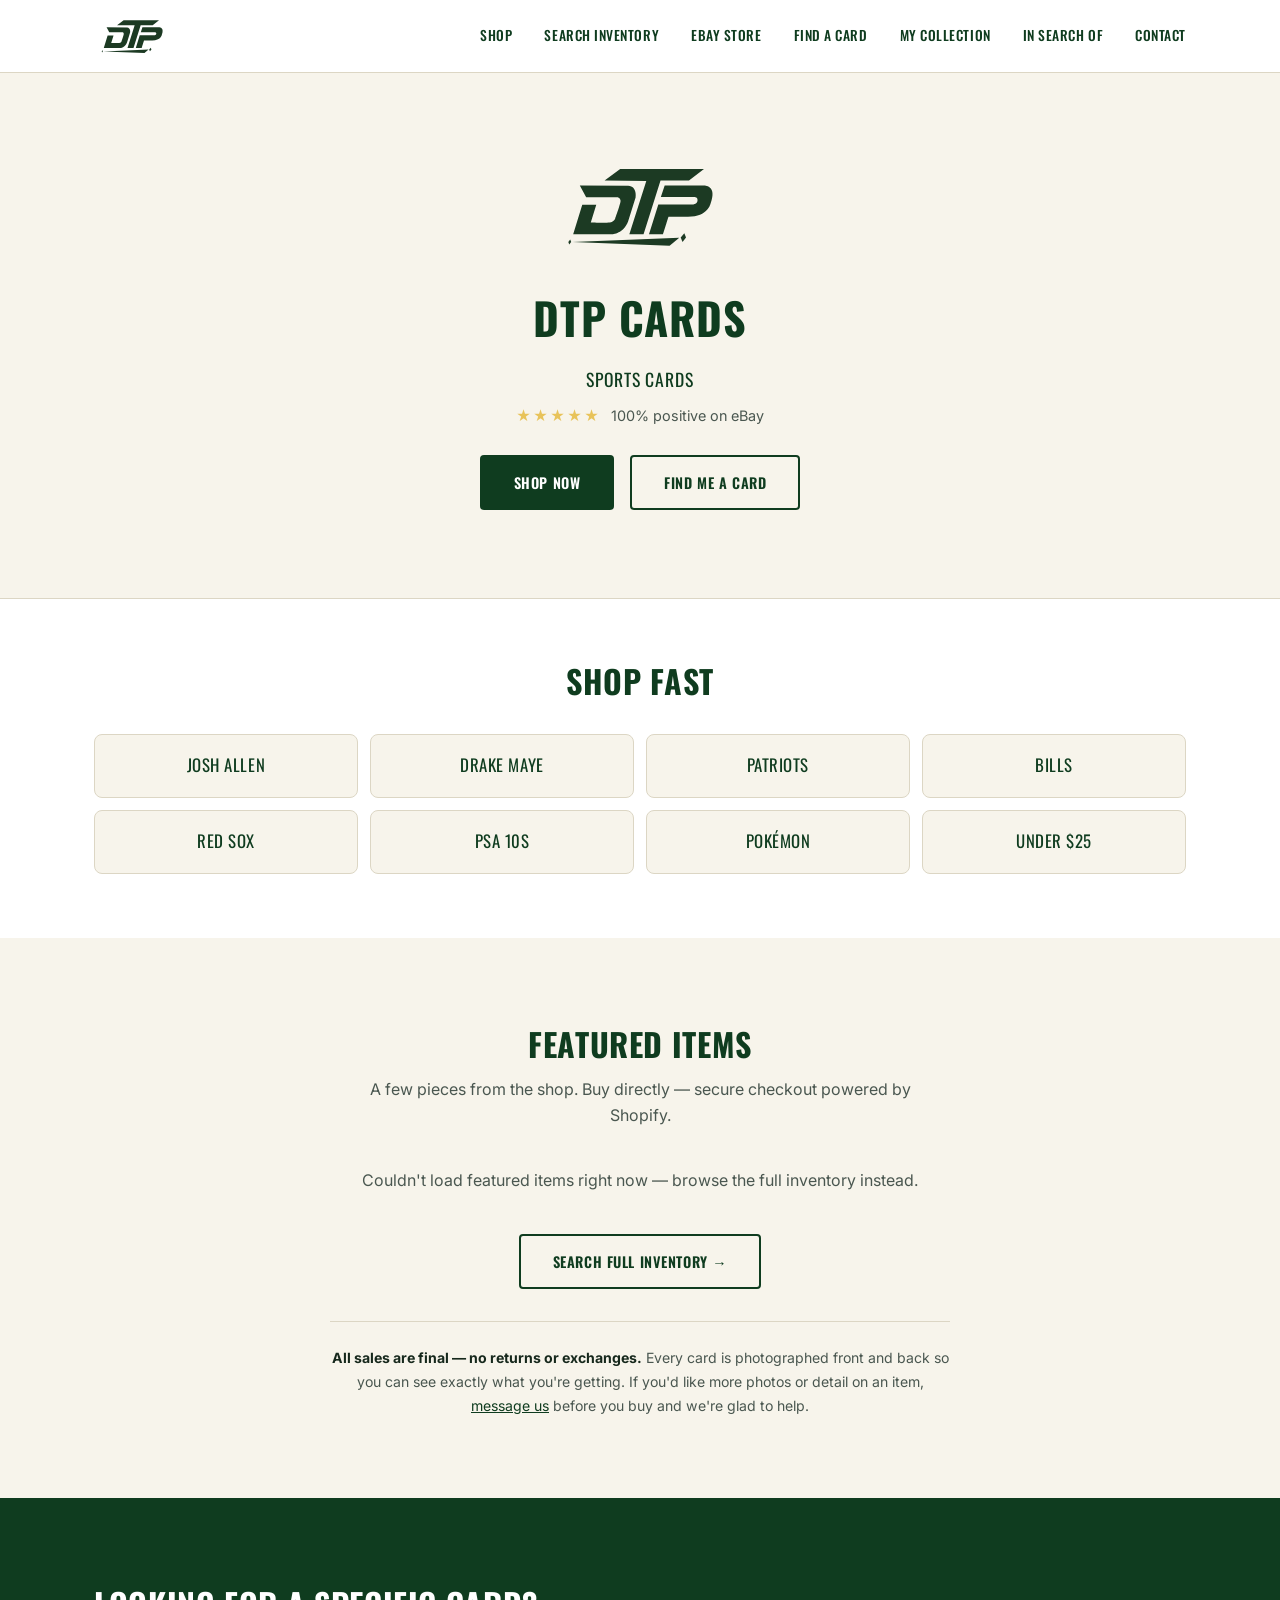
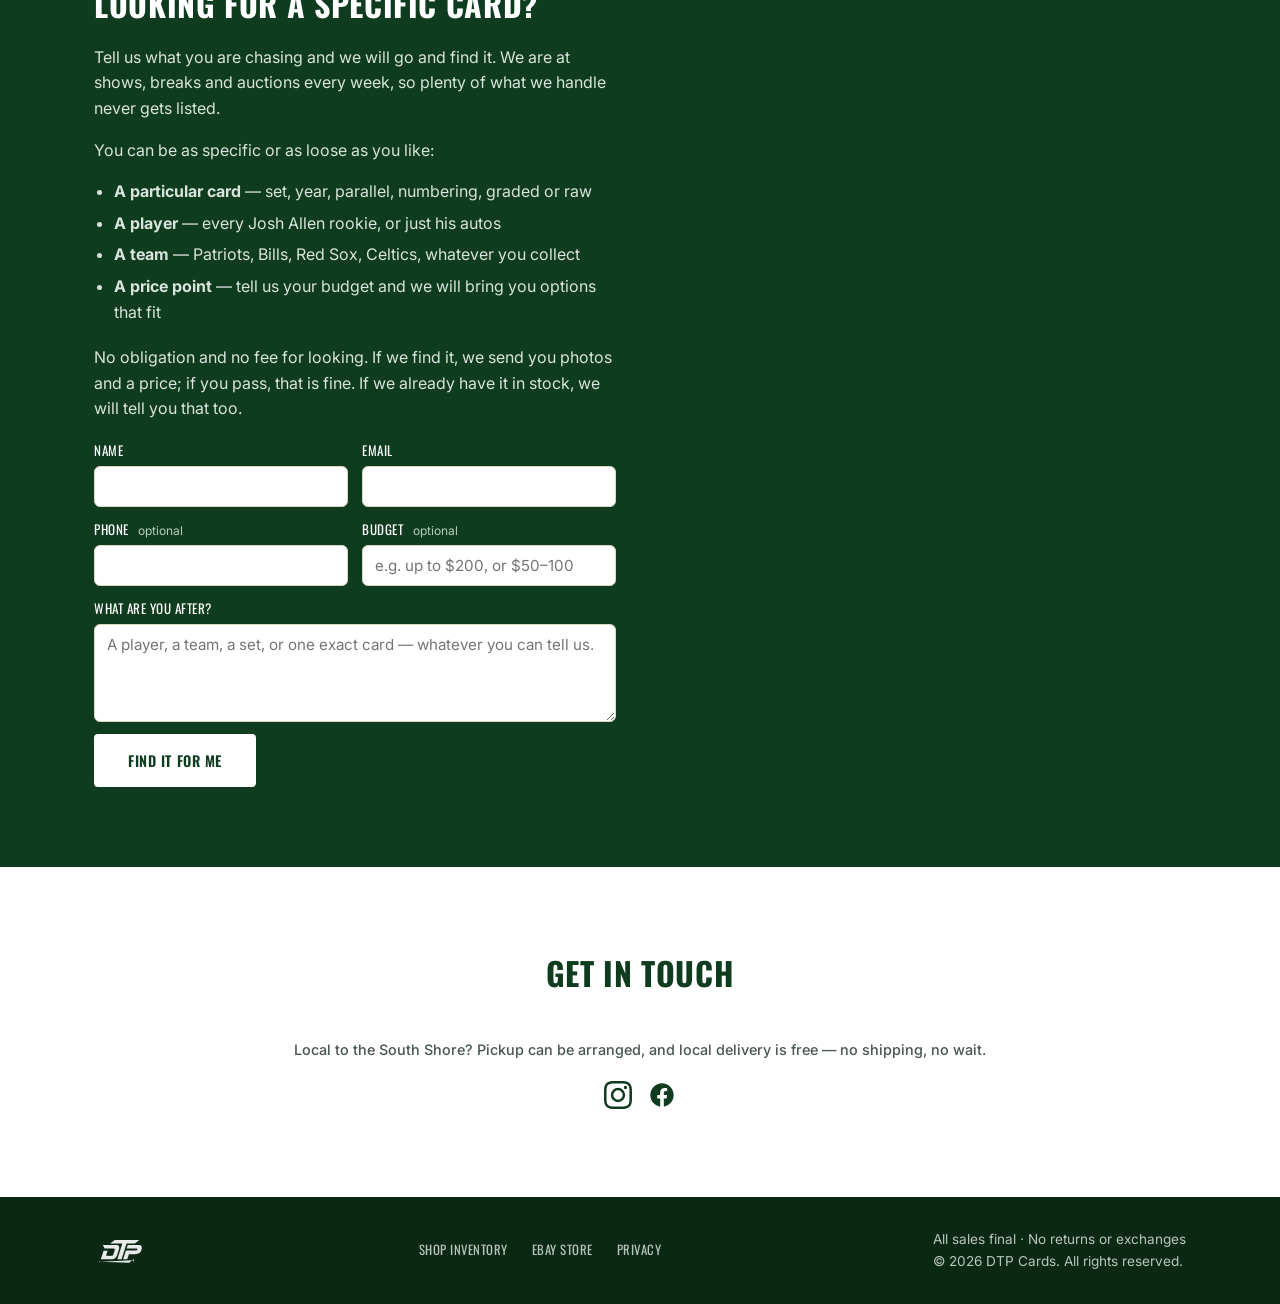
==== commit 2a6ba59e: "Homepage: restore Pokemon shop button (title/header stay sports-only) Co-Authored-By: Claude Opus 5." ====
--- a/public/index.html
+++ b/public/index.html
@@ -139,7 +139,7 @@
       <a class="quick-tile" href="inventory.html?q=bills">Bills</a>
       <a class="quick-tile" href="inventory.html?q=red+sox">Red Sox</a>
       <a class="quick-tile" href="inventory.html?q=psa+10">PSA 10s</a>
-      <a class="quick-tile" href="inventory.html?q=celtics">Celtics</a>
+      <a class="quick-tile" href="inventory.html?f=Pok%C3%A9mon">Pok&eacute;mon</a>
       <a class="quick-tile" href="inventory.html?max=25">Under $25</a>
     </div>
   </div>
